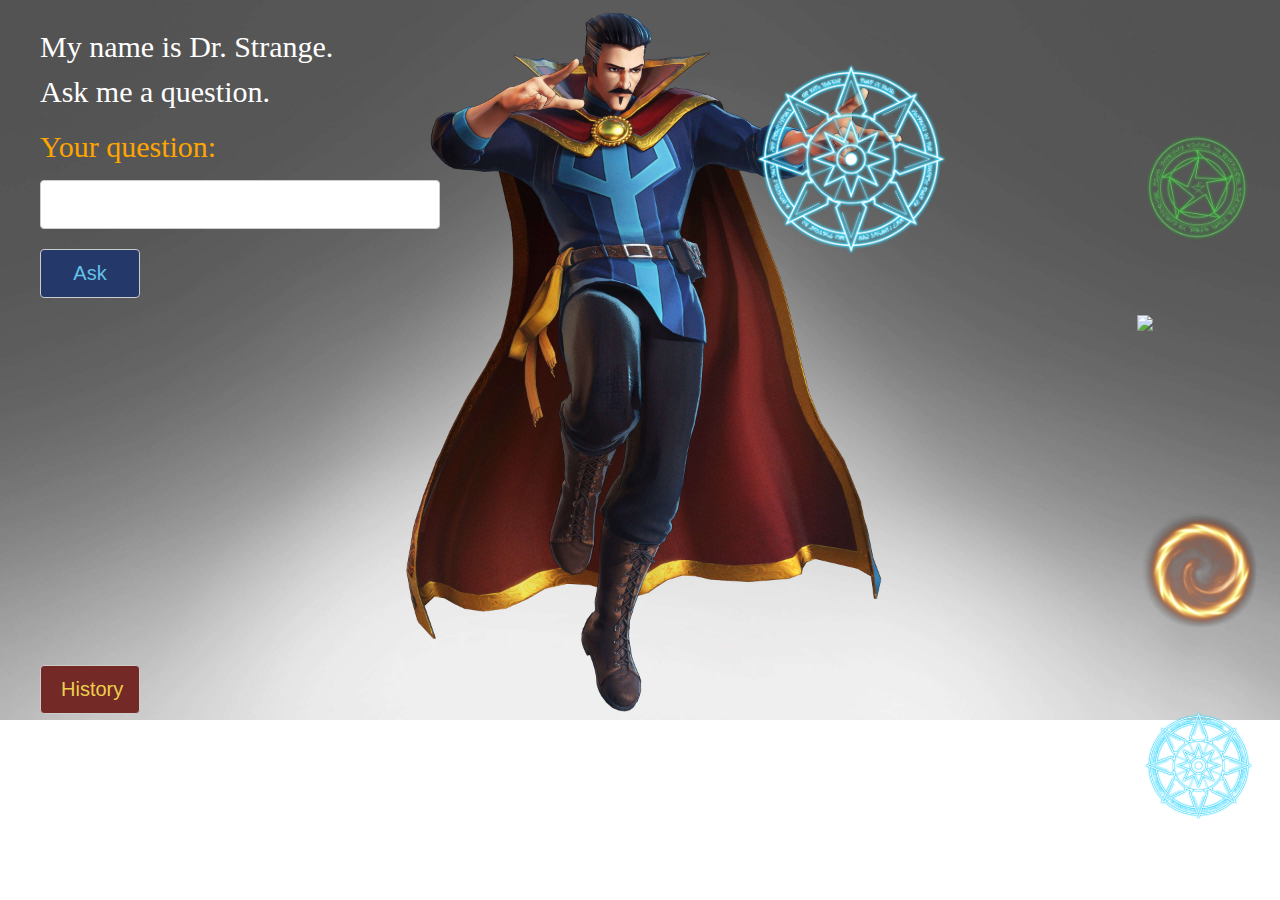
==== Fortune Teller/index.html @ 66c5d0d2 "Add files via upload" ====
<!DOCTYPE html>
<html lang="en">

<head>
	<title>Fortune Teller | Dr. Strange</title>
	<meta charset="utf-8">
	<meta name="viewport" content="width=device-width, initial-scale=1.0">
	<meta name="description" content="Fortune Teller Web App">
	<meta name="author" content="Minh Nguyen">
	<link rel="stylesheet" type="text/css" href="style.css">
    <link rel="icon" type="image/png" sizes="32x32" href="images/icon.png">
</head>

<body>
    <div class="left">My name is Dr. Strange.</div>
    <div class="left line2">Ask me a question.</div>
    <div class="left line3">Your question:</div>
    <div class="left">
        <input class="clickable" id="user_input" type="text" size="50px" required> 
        <br>
        <input class="clickable" id="button" type="button" value="Ask">
        <br>
        <input class="clickable" id="view_history" type="button" value="History">
    </div>

    <div class="input_required">
        <img class="flip" src="images/bubble_speech.png">
        <div class="alert">Please enter your question.</div>
    </div>
    
    <div class="bubble_speech">
        <img class="flip" src="images/bubble_speech.png">
    </div>

    <img class="magic rotate magic1" src="images/magic1.png">
    <img class="magic rotate magic2" src="images/magic2.png">
    <img class="magic rotate magic3" src="images/magic3.png">
    <img class="magic rotate magic4" src="images/magic4.png">

    <section id="pop_up_list" class="modal" >
        <div class="modal_content">
            <div class="x_close">
                <span class="close" title="Close">&times;</span>
            </div>

            <h2 class="section_header">Previous Questions and Answers</h2>

            <ul id="history"></ul>
                
        </div>
    </section>
    
    <img class="magic_options clickable" id="option1" src="images/magic2.png">
    <img class="magic_options clickable" id="option2" src="images/magic3.png">
    <img class="magic_options clickable" id="option3" src="images/magic4.png">
    <img class="magic_options clickable" id="option4" src="images/magic1.png">
    
    <script src="app.js"></script>
</body>
</html>
---- Fortune Teller/style.css ----
*{
	box-sizing: border-box;
}

html {
    width: 100%;
    height: auto;
    background-image: url(images/background.jpg);
    background-size: cover;
    background-repeat: no-repeat;
}


.left {
    color: white;
    font-size: 30px;
    position: absolute;
    top: 30px;
    left: 40px;
}

.line2 {
    top: 75px;
}

.line3 {
    color: orange;
    top: 130px;
}

input {  
    padding: 12px 20px;
    display: inline-block;
    border: 1px solid #ccc;
    border-radius: 4px;
    box-sizing: border-box;
    font-size: 20px;
}

#user_input {
    width: 60%;
    margin-top: 150px;
}

#button {
    width: 100px;
    margin-top: 20px;  
    background-color: #25386a;
    color: #62c2e8;
}

.flip{
    -webkit-transform: scaleX(-1);
    transform: scaleX(-1);
    position: absolute;
    width: 30%;
    height: 40%;
    top: 2in;
    left: 3in;
}

.magic{
    position: absolute;
    top: 7%;
    left: 59%;
    width: 15%;
}

.rotate {
    animation: rotation 10s infinite linear;
}
  
@keyframes rotation {
    from {
      transform: rotate(0deg);
    }
    to {
      transform: rotate(359deg);
    }
}

#view_history {
    width: 100px;
    margin-top: 55%;
    background-color: #732926;
    color: #eccf4d;
}

.modal {
    display: none; 
    position: fixed; 
    z-index: 1;
    left: 0;
    top: 0;
    width: 100%; 
    height: 100%; 
    overflow: auto;
    background-color: rgb(0,0,0); 
    background-color: rgba(0,0,0,0.4); 
    padding-top: 60px;
}

.modal_content {
    background-color: #fefefe;
    margin: auto;
    border: 1px solid #888;
    border-radius: 10px;
    width: 60%; 
    height: 94%;
    padding-left: 30px;
    padding-right: 30px;
}

.close {
    position: absolute;
    right: 25px;
    top: 0;
    color: #000;
    font-size: 35px;
    font-weight: bold;
}
  
.close:hover, .close:focus {
    color: red;
    cursor: pointer;
}

.x_close {
    text-align: center;
    margin: 24px 0 12px 0;
    position: relative;
}

.section_header {
    font-family: 'Piedra', cursive;
    font-weight: normal;
    color: #333;
    text-align: center;
    font-size: 2.5em;
}

#history {
    color: white;
    font-size: 30px;
    position: absolute;
}

.magic_options {
    position: absolute;
    width: 8%;
}

.clickable:hover {
    cursor: pointer;
    filter: brightness(85%);
}

#option1 {
    top: 15%;
    right: 2.5%;
}

#option2 {
    top: 35%;
    right: 1.2%;

    width: 10%;
}

#option3 {
    top: 57%;
    width: 9%;
    right: 1.8%;
}

#option4 {
    top: 79%;
    right: 2.1%;
    width: 8.5%;
}

.input_required {
    display: none;
}

.alert {
    color: black;
    font-size: 35px;
    position: absolute;
    top: 48%;
    left: 21.5%;
}

.bubble_speech {
    display: none;
    text-align: center;
}

.magic2 {
    display: none;
    top: 55px;
}

.magic3 {
    display: none;
    top: 40px;
    left: 58%;
    width: 17%;
}

.magic4 {
    display: none;
}
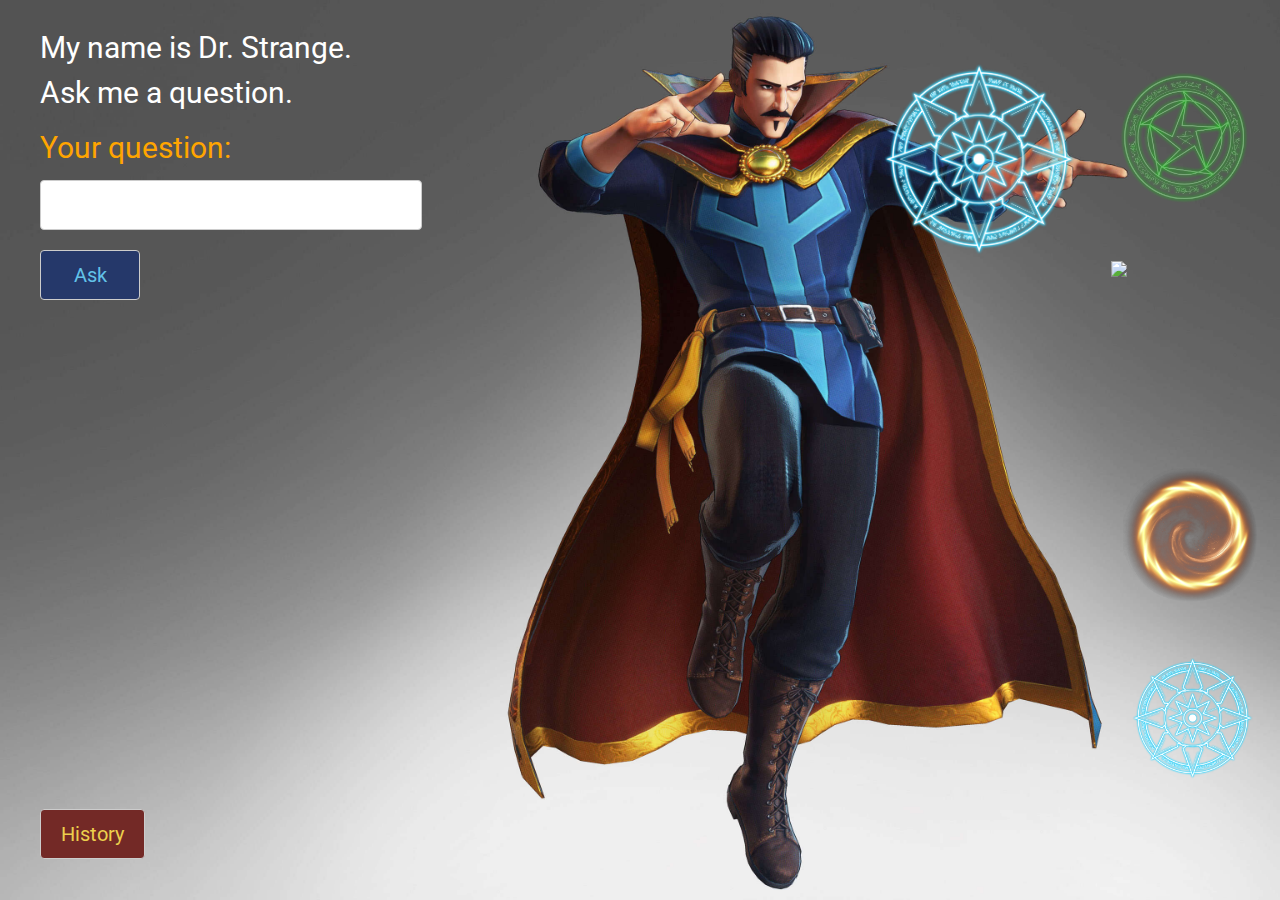
==== commit 0bce0edf: "Updated Responsive Design" ====
--- a/Fortune Teller/index.html
+++ b/Fortune Teller/index.html
@@ -8,6 +8,9 @@
 	<meta name="description" content="Fortune Teller Web App">
 	<meta name="author" content="Minh Nguyen">
 	<link rel="stylesheet" type="text/css" href="style.css">
+    <link rel="preconnect" href="https://fonts.googleapis.com">
+    <link rel="preconnect" href="https://fonts.gstatic.com" crossorigin>
+    <link href="https://fonts.googleapis.com/css2?family=Roboto:wght@300&display=swap" rel="stylesheet">
     <link rel="icon" type="image/png" sizes="32x32" href="images/icon.png">
 </head>
 
@@ -32,28 +35,29 @@
         <img class="flip" src="images/bubble_speech.png">
     </div>
 
-    <img class="magic rotate magic1" src="images/magic1.png">
-    <img class="magic rotate magic2" src="images/magic2.png">
-    <img class="magic rotate magic3" src="images/magic3.png">
-    <img class="magic rotate magic4" src="images/magic4.png">
+    <div class="rotating_images">
+        <img class="magic rotate magic1" src="images/magic1.png">
+        <img class="magic rotate magic2" src="images/magic2.png">
+        <img class="magic rotate magic3" src="images/magic3.png">
+        <img class="magic rotate magic4" src="images/magic4.png">
+    </div>
 
-    <section id="pop_up_list" class="modal" >
+    <section id="pop_up_list" class="modal">
         <div class="modal_content">
             <div class="x_close">
                 <span class="close" title="Close">&times;</span>
             </div>
-
             <h2 class="section_header">Previous Questions and Answers</h2>
-
             <ul id="history"></ul>
-                
         </div>
     </section>
     
-    <img class="magic_options clickable" id="option1" src="images/magic2.png">
-    <img class="magic_options clickable" id="option2" src="images/magic3.png">
-    <img class="magic_options clickable" id="option3" src="images/magic4.png">
-    <img class="magic_options clickable" id="option4" src="images/magic1.png">
+    <div class="still_images">
+        <img class="magic_options clickable" id="option1" src="images/magic2.png">
+        <img class="magic_options clickable" id="option2" src="images/magic3.png">
+        <img class="magic_options clickable" id="option3" src="images/magic4.png">
+        <img class="magic_options clickable" id="option4" src="images/magic1.png">
+    </div>
     
     <script src="app.js"></script>
 </body>
--- a/Fortune Teller/style.css
+++ b/Fortune Teller/style.css
@@ -1,10 +1,10 @@
 *{
 	box-sizing: border-box;
+    font-family: 'Roboto', sans-serif;
 }
 
 html {
-    width: 100%;
-    height: auto;
+    height: 100vh;
     background-image: url(images/background.jpg);
     background-size: cover;
     background-repeat: no-repeat;
@@ -80,8 +80,7 @@
 }
 
 #view_history {
-    width: 100px;
-    margin-top: 55%;
+    margin-top: 93%;
     background-color: #732926;
     color: #eccf4d;
 }
@@ -95,7 +94,6 @@
     width: 100%; 
     height: 100%; 
     overflow: auto;
-    background-color: rgb(0,0,0); 
     background-color: rgba(0,0,0,0.4); 
     padding-top: 60px;
 }
@@ -105,10 +103,12 @@
     margin: auto;
     border: 1px solid #888;
     border-radius: 10px;
-    width: 60%; 
-    height: 94%;
+    width: 60%;
+    height: 93%;
     padding-left: 30px;
     padding-right: 30px;
+    overflow-y: scroll;
+    position: relative;
 }
 
 .close {
@@ -132,7 +132,6 @@
 }
 
 .section_header {
-    font-family: 'Piedra', cursive;
     font-weight: normal;
     color: #333;
     text-align: center;
@@ -156,25 +155,25 @@
 }
 
 #option1 {
-    top: 15%;
+    top: 8%;
     right: 2.5%;
 }
 
 #option2 {
-    top: 35%;
+    top: 29%;
     right: 1.2%;
 
     width: 10%;
 }
 
 #option3 {
-    top: 57%;
+    top: 52%;
     width: 9%;
     right: 1.8%;
 }
 
 #option4 {
-    top: 79%;
+    top: 75%;
     right: 2.1%;
     width: 8.5%;
 }
@@ -187,8 +186,8 @@
     color: black;
     font-size: 35px;
     position: absolute;
-    top: 48%;
-    left: 21.5%;
+    top: 43%;
+    left: 19.3%;
 }
 
 .bubble_speech {
@@ -210,4 +209,135 @@
 
 .magic4 {
     display: none;
+}
+
+.answer {
+    color: #000000;
+    font-size: 35px;
+    position: absolute;
+    top: 43%;
+    left: 20%;
+}
+
+@media screen and (max-width: 1880px) {
+    #view_history {
+        margin-top: 80%;
+    }
+    .alert, .answer {
+        top: 45.6%;
+    }
+}
+
+@media screen and (max-width: 1600px) {
+    .alert, .answer {
+        top: 45.4%;
+        font-size: 32px;
+        left: 21%;
+    }
+}
+
+@media screen and (max-width: 1450px) {
+    .magic {
+        left: 61%;
+    }
+    .alert, .answer {
+        font-size: 30px;
+        left: 22.5%;
+    }
+    #option1 {
+        width: 10%;
+    }
+    #option2 {
+        width: 12%;
+    }
+    #option3 {
+        width: 10.5%;
+    }
+    #option4 {
+        top: 73%;
+        right: 2.1%;
+        width: 9.5%;
+    }
+}
+
+@media screen and (max-width: 1344px) {
+    .magic {
+        left: 66%;
+    }
+    .alert, .answer {
+        font-size: 29px;
+        left: 23.5%;
+    }
+}
+
+@media screen and (max-width: 1384px) {
+    .magic {
+        left: 64%;
+    }
+}
+
+@media screen and (max-width: 1302px) {
+    .magic {
+        left: 69%;
+    }
+    .section_header {
+        font-size: 30px;
+    }
+    .x_close {
+        margin-top: 20px;
+    }
+}
+
+@media screen and (max-width: 1254px) {
+    .magic {
+        left: 71%;
+    }
+    .alert, .answer {
+        font-size: 27px;
+        left: 25%;
+    }
+    .flip {
+        width: 30%;
+        height: 30%;
+        top: 29%;
+    }
+}
+
+@media screen and (max-width: 1184px) {
+    .magic {
+        top: 6%;
+        left: 75%;
+        width: 18%;
+    }
+    .flip {
+        width: 34%;
+        left: 22%;
+    }
+    #option1 {
+        top: 45%;
+        left: 4%;
+    }
+    #option2 {
+        top: 44%;
+        left: 20%;
+    }
+
+    #option3 {
+        width: 10.5%;
+        top: 64%;
+        left: 4%;
+    }
+    #option4 {
+        top: 64%;
+        width: 10.5%;
+        left: 21%;
+    }
+    .flip {
+        -webkit-transform: none;
+        transform: none;
+        left: 63%;
+    }
+    .alert, .answer {
+        left: 66.5%;
+    }
 }